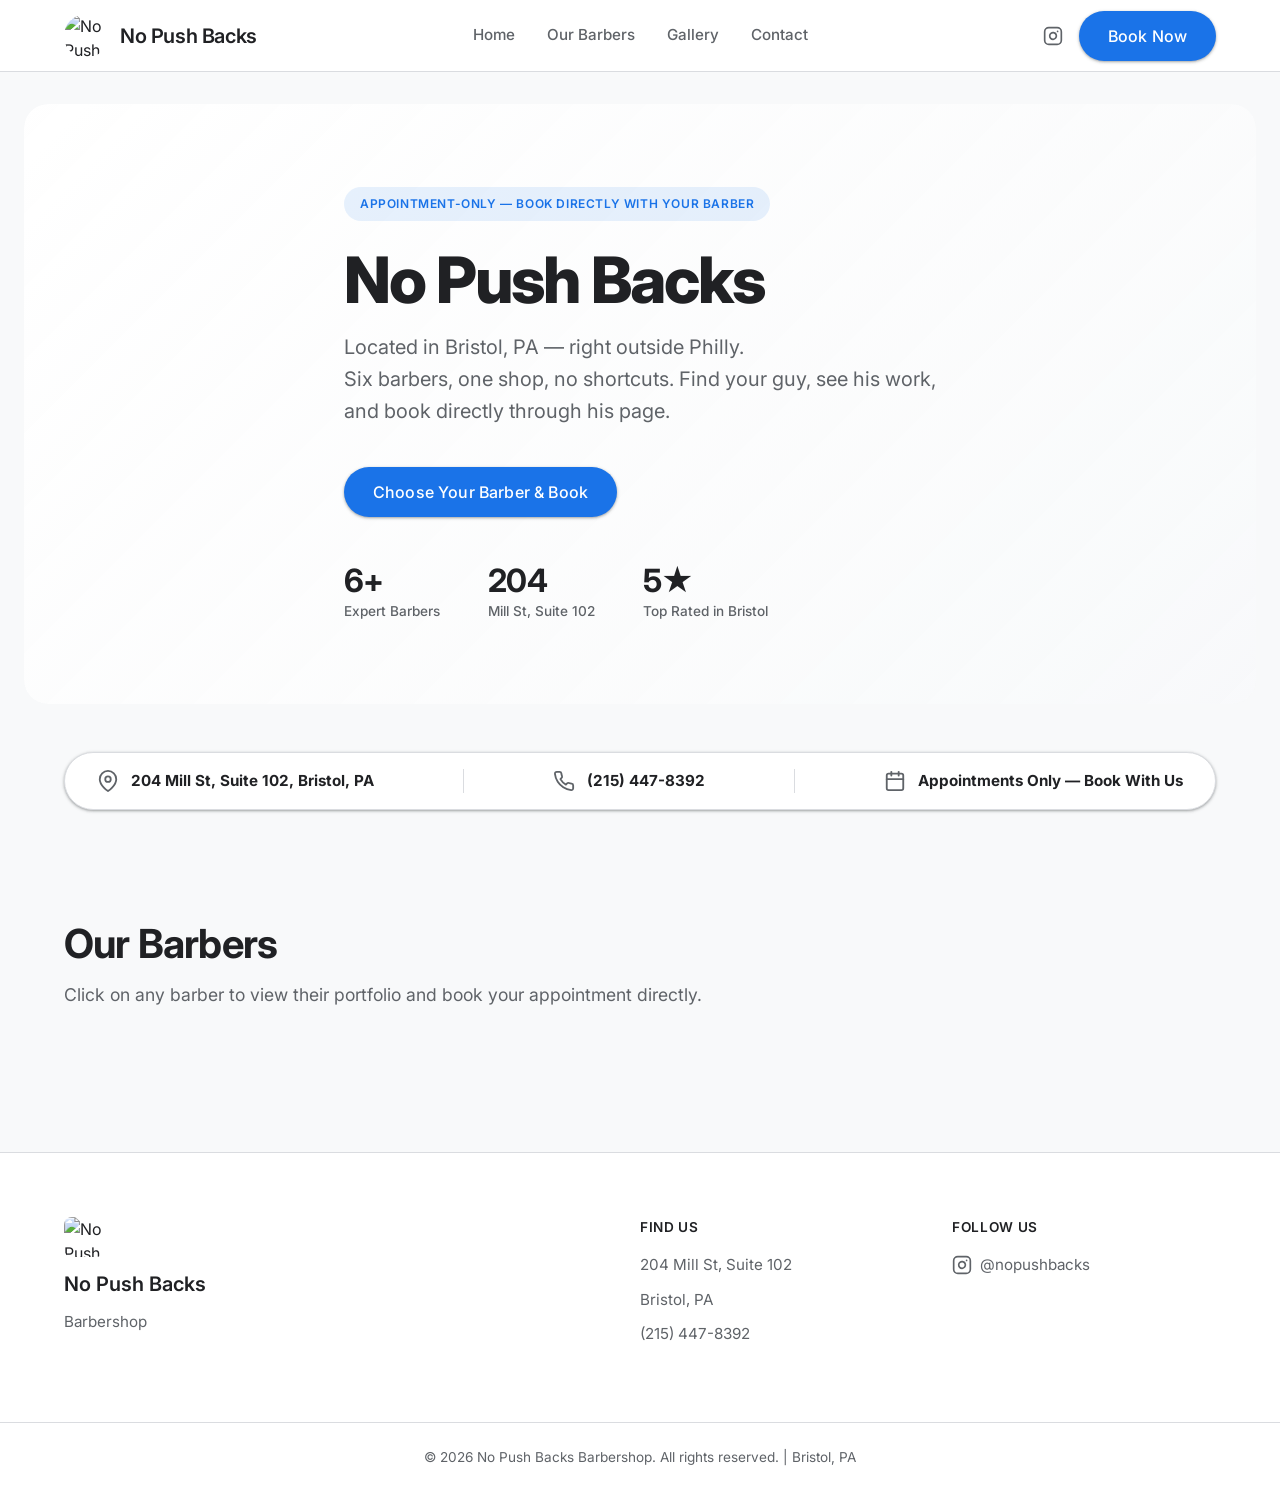
==== index.html @ 3aa727da "Create Contact page and add to navigation" ====
﻿<!DOCTYPE html>
<html lang="en">
<head>
    <meta charset="UTF-8">
    <meta name="viewport" content="width=device-width, initial-scale=1.0">
    <title>No Push Backs Barbershop | 204 Mill St, Bristol PA</title>
    <link rel="icon" type="image/png" href="favicon.png">
    <meta name="description" content="No Push Backs Barbershop - Bristol, PA's premier barbershop at 204 Mill St Suite 102. Expert cuts by Juan Barreto, Tony Sautner, David Rodriguez, Joseph Sanchez, Sabastian Barrantes & Anthony Galhhber. Call (215) 447-8392.">
    <meta name="keywords" content="barbershop Bristol PA, barber Bristol Pennsylvania, haircut Bristol, No Push Backs barbershop, 204 Mill St barbershop">
    <meta property="og:title" content="No Push Backs Barbershop | Bristol, PA">
    <meta property="og:description" content="Premier barbershop in Bristol, PA. Expert cuts & grooming at 204 Mill St Suite 102. Call (215) 447-8392.">
    <link rel="preconnect" href="https://fonts.googleapis.com">
    <link rel="preconnect" href="https://fonts.gstatic.com" crossorigin>
    <link href="https://fonts.googleapis.com/css2?family=Inter:wght@300;400;500;600;700;800&display=swap" rel="stylesheet">
    <link rel="stylesheet" href="css/style.css">
</head>
<body>
    <header class="main-header">
        <div class="container header-content">
            <div class="logo">
                <img src="npb.jpg" alt="No Push Backs Logo" class="logo-img">
                <div class="logo-text">
                    <h1>No Push Backs</h1>
                </div>
            </div>
            <nav class="main-nav">
                <a href="#hero">Home</a>
                <a href="#barbers">Our Barbers</a>
                <a href="gallery.html">Gallery</a>
                <a href="contact.html">Contact</a>
            </nav>
            <div class="header-cta">
                <a href="https://www.instagram.com/nopushbacks/?hl=en" target="_blank" class="ig-btn" aria-label="Instagram">
                    <svg xmlns="http://www.w3.org/2000/svg" width="20" height="20" viewBox="0 0 24 24" fill="none" stroke="currentColor" stroke-width="2" stroke-linecap="round" stroke-linejoin="round"><rect x="2" y="2" width="20" height="20" rx="5" ry="5"></rect><path d="M16 11.37A4 4 0 1 1 12.63 8 4 4 0 0 1 16 11.37z"></path><line x1="17.5" y1="6.5" x2="17.51" y2="6.5"></line></svg>
                </a>
                <a href="#barbers" class="btn btn-primary header-book-btn">Book Now</a>
            </div>
        </div>
    </header>

    <main>
        <section id="hero" class="hero">
            <div class="hero-overlay"></div>
            <div class="container hero-content">
                <div class="hero-badge">Appointment-Only &mdash; Book Directly With Your Barber</div>
                <h2 class="hero-title">No Push Backs</h2>
                <p class="hero-sub-name">Barbershop</p>
                <p class="hero-subtitle">Located in Bristol, PA — right outside Philly.<br>Six barbers, one shop, no shortcuts. Find your guy, see his work,<br>and book directly through his page.</p>
                <div class="hero-cta-group"><a href="#barbers" class="btn btn-primary">Choose Your Barber &amp; Book</a></div>
                <div class="hero-stats">
                    <div class="stat">
                        <span class="stat-num">6+</span>
                        <span class="stat-label">Expert Barbers</span>
                    </div>
                    <div class="stat-divider"></div>
                    <div class="stat">
                        <span class="stat-num">204</span>
                        <span class="stat-label">Mill St, Suite 102</span>
                    </div>
                    <div class="stat-divider"></div>
                    <div class="stat">
                        <span class="stat-num">5★</span>
                        <span class="stat-label">Top Rated in Bristol</span>
                    </div>
                </div>
            </div>
            <div class="hero-scroll-indicator">
                <span>Scroll to explore</span>
                <svg xmlns="http://www.w3.org/2000/svg" width="20" height="20" viewBox="0 0 24 24" fill="none" stroke="currentColor" stroke-width="2" stroke-linecap="round" stroke-linejoin="round"><path d="m6 9 6 6 6-6"></path></svg>
            </div>
        </section>

        <section class="location-bar">
            <div class="container location-bar-inner">
                <div class="loc-item">
                    <svg xmlns="http://www.w3.org/2000/svg" width="22" height="22" viewBox="0 0 24 24" fill="none" stroke="currentColor" stroke-width="2" stroke-linecap="round" stroke-linejoin="round"><path d="M21 10c0 7-9 13-9 13s-9-6-9-13a9 9 0 0 1 18 0z"></path><circle cx="12" cy="10" r="3"></circle></svg>
                    <a href="https://maps.google.com/?q=204+Mill+St+Suite+102,+Bristol,+PA+19007" target="_blank" style="text-decoration:none;color:inherit;" class="map-link"><strong>204 Mill St, Suite 102, Bristol, PA</strong></a>
                </div>
                <div class="loc-divider"></div>
                <div class="loc-item">
                    <svg xmlns="http://www.w3.org/2000/svg" width="22" height="22" viewBox="0 0 24 24" fill="none" stroke="currentColor" stroke-width="2" stroke-linecap="round" stroke-linejoin="round"><path d="M22 16.92v3a2 2 0 0 1-2.18 2 19.79 19.79 0 0 1-8.63-3.07 19.5 19.5 0 0 1-6-6 19.79 19.79 0 0 1-3.07-8.67A2 2 0 0 1 4.11 2h3a2 2 0 0 1 2 1.72 12.84 12.84 0 0 0 .7 2.81 2 2 0 0 1-.45 2.11L8.09 9.91a16 16 0 0 0 6 6l1.27-1.27a2 2 0 0 1 2.11-.45 12.84 12.84 0 0 0 2.81.7A2 2 0 0 1 22 16.92z"></path></svg>
                    <a href="tel:2154478392"><strong>(215) 447-8392</strong></a>
                </div>
                <div class="loc-divider"></div>
                <div class="loc-item">
                    <svg xmlns="http://www.w3.org/2000/svg" width="22" height="22" viewBox="0 0 24 24" fill="none" stroke="currentColor" stroke-width="2" stroke-linecap="round" stroke-linejoin="round"><rect x="3" y="4" width="18" height="18" rx="2" ry="2"></rect><line x1="16" y1="2" x2="16" y2="6"></line><line x1="8" y1="2" x2="8" y2="6"></line><line x1="3" y1="10" x2="21" y2="10"></line></svg>
                    <strong>Appointments Only &mdash; Book With Us</strong>
                </div>
            </div>
        </section>

        <section id="barbers" class="barbers-section">
            <div class="container">
                <div class="section-header">
                    <h2>Our Barbers</h2>
                    <p>Click on any barber to view their portfolio and book your appointment directly.</p>
                </div>
                <div id="barber-grid" class="barber-grid"></div>
            </div>
        </section>
    </main>

    <footer>
        <div class="container footer-content">
            <div class="footer-brand">
                <img src="npb.jpg" alt="No Push Backs Logo" class="footer-logo">
                <h3>No Push Backs</h3>
                <p>Barbershop</p>
            </div>
            <div class="footer-contact">
                <h4>Find Us</h4>
                <a href="https://maps.google.com/?q=204+Mill+St+Suite+102,+Bristol,+PA+19007" target="_blank" style="text-decoration:none;color:inherit;" class="map-link"><p>204 Mill St, Suite 102</p>
                <p>Bristol, PA</p></a>
                <a href="tel:2154478392">(215) 447-8392</a>
            </div>
            <div class="footer-social">
                <h4>Follow Us</h4>
                <a href="https://www.instagram.com/nopushbacks/?hl=en" target="_blank" class="footer-ig"><svg xmlns="http://www.w3.org/2000/svg" width="20" height="20" viewBox="0 0 24 24" fill="none" stroke="currentColor" stroke-width="2" stroke-linecap="round" stroke-linejoin="round"><rect x="2" y="2" width="20" height="20" rx="5" ry="5"></rect><path d="M16 11.37A4 4 0 1 1 12.63 8 4 4 0 0 1 16 11.37z"></path><line x1="17.5" y1="6.5" x2="17.51" y2="6.5"></line></svg> @nopushbacks</a>
            </div>
        </div>
        <div class="footer-bottom">
            <p>&copy; 2026 No Push Backs Barbershop. All rights reserved. | Bristol, PA</p>
        </div>
    </footer>

    <dialog id="profile-modal" class="profile-modal">
        <div class="modal-content">
            <button id="close-modal" class="close-btn" aria-label="Close modal">
                <svg xmlns="http://www.w3.org/2000/svg" width="28" height="28" viewBox="0 0 24 24" fill="none" stroke="currentColor" stroke-width="2" stroke-linecap="round" stroke-linejoin="round"><line x1="18" y1="6" x2="6" y2="18"></line><line x1="6" y1="6" x2="18" y2="18"></line></svg>
            </button>
            <div class="modal-body">
                <div class="modal-header-info">
                    <img id="modal-barber-img" src="" alt="Barber Profile" class="modal-avatar">
                    <div class="modal-text-group">
                        <h2 id="modal-barber-name">Barber Name</h2>
                        <p id="modal-barber-bio" class="modal-bio"></p>
                        <div class="modal-action-buttons">
                            <a id="modal-booking-link" href="#" target="_blank" class="btn btn-primary modal-book-btn">Book Appointment</a>
                            <a id="modal-instagram-link" href="#" target="_blank" class="btn btn-outline modal-ig-btn">
                                <svg xmlns="http://www.w3.org/2000/svg" width="18" height="18" viewBox="0 0 24 24" fill="none" stroke="currentColor" stroke-width="2" stroke-linecap="round" stroke-linejoin="round"><rect x="2" y="2" width="20" height="20" rx="5" ry="5"></rect><path d="M16 11.37A4 4 0 1 1 12.63 8 4 4 0 0 1 16 11.37z"></path><line x1="17.5" y1="6.5" x2="17.51" y2="6.5"></line></svg>
                                Instagram
                            </a>
                        </div>
                    </div>
                </div>
                <div class="gallery-section">
                    <h3>Portfolio</h3>
                    <div id="modal-gallery" class="modal-gallery-grid"></div>
                </div>
            </div>
        </div>
    </dialog>

    <script src="js/script.js"></script>
</body>
</html>
---- css/style.css ----
﻿/* ===== HIGH-END GOOGLE / MATERIAL 3 THEME ===== */
:root {
    --bg-page:         #F8F9FA;
    --bg-surface:      #FFFFFF;
    --text-primary:    #202124;
    --text-secondary:  #5F6368;
    --border-color:    #DADCE0;
    --accent-color:    #1A73E8;
    --accent-hover:    #1557B0;
    --dark-surface:    #202124;
    --dark-text:       #E8EAED;
    
    --font-main: 'Inter', -apple-system, BlinkMacSystemFont, "Segoe UI", Roboto, Helvetica, Arial, sans-serif, "Apple Color Emoji", "Segoe UI Emoji", "Segoe UI Symbol";
    
    --transition-fast: 0.2s cubic-bezier(0.4, 0.0, 0.2, 1);
    --shadow-1: 0 1px 2px 0 rgba(60,64,67,0.3), 0 1px 3px 1px rgba(60,64,67,0.15);
    --shadow-2: 0 1px 2px 0 rgba(60,64,67,0.3), 0 2px 6px 2px rgba(60,64,67,0.15);
    --shadow-3: 0 4px 6px 0 rgba(60,64,67,0.3), 0 8px 24px 3px rgba(60,64,67,0.15);
    
    --radius-sm: 8px;
    --radius-md: 16px;
    --radius-lg: 24px;
    --radius-pill: 100px;
}

* { margin: 0; padding: 0; box-sizing: border-box; }
html { scroll-behavior: smooth; }
body {
    background-color: var(--bg-page);
    color: var(--text-primary);
    font-family: var(--font-main);
    line-height: 1.5;
    -webkit-font-smoothing: antialiased;
}

a { text-decoration: none; color: inherit; transition: color var(--transition-fast); }
.container { max-width: 1200px; margin: 0 auto; padding: 0 24px; }

/* ===== HEADER ===== */
.main-header {
    background: rgba(255,255,255,0.9);
    backdrop-filter: blur(8px);
    -webkit-backdrop-filter: blur(8px);
    min-height: 72px;
    border-bottom: 1px solid var(--border-color);
    position: fixed;
    width: 100%;
    top: 0;
    z-index: 1000;
    display: flex;
    align-items: center;
}
.header-content {
    display: flex;
    justify-content: space-between;
    align-items: center;
    width: 100%;
}
.logo { display: flex; align-items: center; gap: 12px; flex: 1; min-width: max-content; }
.logo-img {
    height: 44px; width: 44px;
    border-radius: var(--radius-pill);
    object-fit: cover;
}
.logo-text h1 { 
    font-size: 1.25rem; 
    font-weight: 600; 
    letter-spacing: -0.02em; 
    color: var(--text-primary); 
}
.logo-tagline { display: none; }

.logo-text h1 { white-space: nowrap; }

.main-nav {
    display: flex; gap: 32px;
    flex: 1.5; justify-content: center;
}
.main-nav a { 
    font-weight: 500; font-size: 0.95rem; 
    color: var(--text-secondary); 
    white-space: nowrap;
}
.main-nav a:hover { color: var(--text-primary); }


.header-cta {
    display: flex; gap: 16px; align-items: center;
    flex: 1; justify-content: flex-end;
}
.ig-btn {
    display: flex; align-items: center; justify-content: center;
    color: var(--text-secondary);
    transition: color var(--transition-fast);
}
.ig-btn:hover { color: var(--accent-color); }
.header-book-btn {
    padding: 8px 20px;
    font-size: 0.9rem;
    white-space: nowrap;
}

/* ===== HERO (Contained Style) ===== */
.hero {
    margin: 104px 24px 48px;
    border-radius: var(--radius-lg);
    background-image: url('../hero-bg.jpg');
    background-size: cover; background-position: center;
    position: relative;
    overflow: hidden;
    min-height: 600px;
    display: flex;
    align-items: center;
}
.hero-overlay {
    position: absolute; inset: 0;
    background: linear-gradient(135deg, rgba(255,255,255,0.95) 0%, rgba(248,249,250,0.85) 100%);
    backdrop-filter: blur(4px);
}
.hero-content {
    position: relative; z-index: 1;
    max-width: 800px;
    padding: 60px;
}
.hero-badge {
    display: inline-flex; align-items: center;
    background: rgba(26, 115, 232, 0.1); 
    color: var(--accent-color);
    font-size: 0.75rem; font-weight: 600;
    text-transform: uppercase; letter-spacing: 0.05em;
    padding: 8px 16px; border-radius: var(--radius-pill);
    margin-bottom: 24px;
}
.hero-title {
    font-size: 4rem; font-weight: 800;
    line-height: 1.1; letter-spacing: -0.03em;
    color: var(--text-primary);
    margin-bottom: 16px;
}
.hero-sub-name { display: none; }
.hero-subtitle {
    font-size: 1.25rem; color: var(--text-secondary);
    margin-bottom: 40px; line-height: 1.6; font-weight: 400;
}
.hero-cta-group {
    display: flex; gap: 16px; align-items: center;
    margin-bottom: 48px;
}
.btn {
    display: inline-flex; align-items: center; justify-content: center;
    padding: 12px 28px; font-weight: 500; font-size: 1rem;
    border-radius: var(--radius-pill); cursor: pointer;
    transition: all var(--transition-fast);
    border: 1px solid transparent; letter-spacing: 0.01em;
}
.btn-primary {
    background-color: var(--accent-color); color: #fff;
    box-shadow: var(--shadow-1);
}
.btn-primary:hover {
    background-color: var(--accent-hover); box-shadow: var(--shadow-2);
}

.hero-stats {
    display: flex; gap: 48px;
    align-items: center;
}
.stat { display: flex; flex-direction: column; }
.stat-num {
    font-size: 2rem; color: var(--text-primary);
    font-weight: 700; line-height: 1; letter-spacing: -0.02em;
}
.stat-label {
    font-size: 0.85rem; color: var(--text-secondary);
    font-weight: 500; margin-top: 4px;
}
.stat-divider { display: none; }
.hero-scroll-indicator { display: none; }

/* ===== LOCATION BAR ===== */
.location-bar {
    max-width: 1152px; margin: 0 auto 64px auto;
    background: var(--bg-surface);
    border: 1px solid var(--border-color);
    border-radius: var(--radius-pill);
    padding: 16px 32px;
    box-shadow: var(--shadow-1);
}
.location-bar-inner {
    display: flex; justify-content: space-between;
    align-items: center; width: 100%; padding: 0;
}
.loc-item {
    display: flex; align-items: center; gap: 12px;
    font-size: 0.95rem; color: var(--text-primary); font-weight: 500;
}
.loc-item svg { color: var(--text-secondary); }
.loc-item a:hover { color: var(--accent-color); }
.loc-divider { width: 1px; height: 24px; background: var(--border-color); }

/* ===== BARBERS ===== */
.barbers-section { padding: 40px 0 96px; background: var(--bg-page); }
.section-header { text-align: left; margin-bottom: 48px; display: flex; flex-direction: column; }
.section-header h2 {
    font-size: 2.5rem; font-weight: 700; color: var(--text-primary);
    letter-spacing: -0.02em;
}
.section-header h2::after { display: none; }
.section-header p { font-size: 1.1rem; color: var(--text-secondary); margin-top: 8px; }

.barber-grid {
    display: grid; grid-template-columns: repeat(3, 1fr); gap: 24px;
}
.barber-card {
    background: var(--bg-surface);
    border-radius: var(--radius-lg); overflow: hidden;
    transition: all var(--transition-fast);
    cursor: pointer;
    border: 1px solid var(--border-color);
    display: flex; flex-direction: column;
}
.barber-card:hover {
    transform: translateY(-4px);
    box-shadow: var(--shadow-2);
}
.barber-img-container { width: 100%; height: 320px; overflow: hidden; }
.barber-img {
    width: 100%; height: 100%; object-fit: cover;
    transition: transform 0.4s ease;
}
.barber-card:hover .barber-img { transform: scale(1.02); }
.barber-info { padding: 24px; display: flex; flex-direction: column; align-items: flex-start; }
.barber-name {
    font-size: 1.35rem; font-weight: 600; color: var(--text-primary); margin-bottom: 4px;
}
.barber-role { display: none; }
.view-profile-text {
    color: var(--accent-color); font-weight: 500; font-size: 0.95rem;
    display: flex; align-items: center; gap: 4px; margin-top: 16px;
}
.view-profile-text::after { content: '\2192'; transition: transform 0.2s; }
.barber-card:hover .view-profile-text::after { transform: translateX(4px); }

/* ===== MODAL ===== */
.profile-modal {
    border: none; border-radius: var(--radius-lg);
    background: var(--bg-surface); color: var(--text-primary);
    padding: 0; max-width: 900px; width: 92%;
    max-height: 90vh; margin: auto;
    box-shadow: var(--shadow-3);
}
.profile-modal::backdrop {
    background: rgba(32, 33, 36, 0.6);
    backdrop-filter: blur(4px);
}
.modal-content { display: flex; flex-direction: column; max-height: 90vh; }
.close-btn {
    position: absolute; top: 24px; right: 24px;
    background: rgba(248, 249, 250, 0.8); backdrop-filter: blur(4px);
    border: none; color: var(--text-secondary);
    cursor: pointer; border-radius: var(--radius-pill);
    width: 40px; height: 40px;
    display: flex; align-items: center; justify-content: center;
    z-index: 10; transition: background 0.2s, color 0.2s;
}
.close-btn:hover { background: #E8EAED; color: var(--text-primary); }
.modal-body { overflow-y: auto; padding: 48px; }
.modal-header-info {
    display: flex; gap: 40px; align-items: center;
    margin-bottom: 40px;
}
.modal-avatar {
    width: 180px; height: 180px;
    border-radius: var(--radius-pill); object-fit: cover;
    flex-shrink: 0;
}
.modal-text-group h2 {
    font-size: 2.5rem; font-weight: 700; color: var(--text-primary); margin-bottom: 12px; letter-spacing: -0.02em;
}
.accent-text { display: none; }
.modal-bio {
    color: var(--text-secondary); font-size: 1.05rem;
    line-height: 1.6; margin-bottom: 24px;
}
.modal-book-btn { /* Inherits from .btn and .btn-primary */ }

.gallery-section { border-top: 1px solid var(--border-color); padding-top: 40px; }
.gallery-section h3 {
    font-size: 1.5rem; font-weight: 600; color: var(--text-primary);
    margin-bottom: 24px; text-align: left;
}
.modal-gallery-grid {
    display: grid; grid-template-columns: repeat(4, 1fr); gap: 16px;
}
.gallery-img {
    width: 100%; aspect-ratio: 1; object-fit: cover;
    border-radius: var(--radius-md);
    cursor: pointer; transition: opacity 0.2s;
}
.gallery-img:hover { opacity: 0.9; }

/* ===== FOOTER ===== */
footer {
    background: var(--bg-surface); border-top: 1px solid var(--border-color);
    color: var(--text-primary); padding: 64px 0 32px;
}
.footer-content {
    display: grid; grid-template-columns: 2fr 1fr 1fr; gap: 48px; margin-bottom: 64px;
}
.footer-brand { display: flex; flex-direction: column; gap: 12px; }
.footer-logo {
    width: 40px; height: 40px; border-radius: 8px;
    object-fit: cover;
}
.footer-brand h3 { font-size: 1.25rem; font-weight: 600; }
.footer-brand p { color: var(--text-secondary); font-size: 0.95rem; }

.footer-contact h4, .footer-social h4 {
    font-size: 0.85rem; font-weight: 600; color: var(--text-primary);
    margin-bottom: 16px; text-transform: uppercase; letter-spacing: 0.05em;
}
.footer-contact p, .footer-contact a {
    color: var(--text-secondary); margin-bottom: 12px;
    display: block; font-size: 0.95rem;
}
.footer-contact a:hover { color: var(--accent-color); }
.footer-ig {
    display: inline-flex; align-items: center; gap: 8px;
    color: var(--text-secondary); font-size: 0.95rem;
}
.footer-ig:hover { color: var(--accent-color); }
.footer-bottom {
    text-align: center; padding-top: 24px;
    border-top: 1px solid var(--border-color);
    color: var(--text-secondary); font-size: 0.85rem;
}

/* ============== RESPONSIVE ============== */
@media (max-width: 1024px) {
    .container { padding: 0 20px; }
    .hero { margin: 88px 16px 32px; min-height: 500px; padding: 40px; }
    .hero-content { padding: 0; }
    .hero-title { font-size: 3rem; }
    .barber-grid { grid-template-columns: repeat(2, 1fr); }
    .main-nav {
    display: flex; gap: 32px;
    flex: 1.5; justify-content: center;
}
}

@media (max-width: 768px) {
    .header-content { flex-direction: column; gap: 16px; padding: 16px 0; }
    .main-header { position: relative; } 
    .logo { display: flex; align-items: center; gap: 12px; flex: 1; min-width: max-content; }
    .main-nav {
    display: flex; gap: 32px;
    flex: 1.5; justify-content: center;
}
    .header-cta { display: none; }
    .hero { margin: 16px; padding: 32px 20px; border-radius: var(--radius-md); min-height: auto;}
    .hero-title { font-size: 2.25rem; }
    .hero-subtitle { font-size: 1rem; margin-bottom: 24px; }
    .hero-stats { flex-direction: column; align-items: flex-start; gap: 16px; }
    .location-bar { margin: 0 16px 40px; padding: 24px; border-radius: var(--radius-md); height: auto; display: block;}
    .location-bar-inner { flex-direction: column; gap: 16px; align-items: flex-start; }
    .loc-divider { display: none; }
    .section-header h2 { font-size: 2rem; }
    .barber-grid { grid-template-columns: 1fr; }
    .modal-content { max-height: 95vh; }
    .profile-modal { width: 95%; margin: 16px; border-radius: var(--radius-md); }
    .modal-body { padding: 24px; }
    .modal-header-info { flex-direction: column; text-align: left; align-items: flex-start; gap: 24px; }
    .modal-avatar { width: 100px; height: 100px; }
    .modal-text-group h2 { font-size: 1.75rem; }
    .modal-gallery-grid { grid-template-columns: repeat(2, 1fr); }
    .footer-content { grid-template-columns: 1fr; gap: 32px; }
}


/* ===== PAGE TRANSITION ANIMATIONS ===== */
.fade-in-section {
    opacity: 0;
    transform: translateY(20px);
    visibility: hidden;
    transition: opacity 0.8s ease-out, transform 0.8s ease-out;
    will-change: opacity, transform;
}

.fade-in-section.is-visible {
    opacity: 1;
    transform: translateY(0);
    visibility: visible;
}

/* Page load fade in */
main, footer {
    animation: fadeInPage 0.8s ease-out forwards;
}

.main-header {
    animation: fadeDownHeader 0.5s ease-out forwards;
}

@keyframes fadeInPage {
    from {
        opacity: 0;
        transform: translateY(15px);
    }
    to {
        opacity: 1;
        transform: translateY(0);
    }
}

@keyframes fadeDownHeader {
    from {
        opacity: 0;
        transform: translateY(-15px);
    }
    to {
        opacity: 1;
        transform: translateY(0);
    }
}


/* ===== MODAL ANIMATION ===== */
.profile-modal {
    opacity: 0;
    transform: scale(0.95);
    transition: opacity 0.3s cubic-bezier(0.16, 1, 0.3, 1), transform 0.3s cubic-bezier(0.16, 1, 0.3, 1);
    display: none; /* Changed from default block when not open for clean transition */
}

/* When the dialog is open */
.profile-modal[open] {
    display: block;
    opacity: 1;
    transform: scale(1);
}

/* Backdrop animation */
.profile-modal::backdrop {
    background: rgba(32, 33, 36, 0);
    backdrop-filter: blur(0px);
    transition: background 0.3s ease, backdrop-filter 0.3s ease;
}

.profile-modal[open]::backdrop {
    background: rgba(32, 33, 36, 0.6);
    backdrop-filter: blur(4px);
}

/* Animate content inside modal for a staggered effect */
.modal-content > * {
    opacity: 0;
    transform: translateY(10px);
    transition: opacity 0.4s ease 0.1s, transform 0.4s ease 0.1s;
}

.profile-modal[open] .modal-content > * {
    opacity: 1;
    transform: translateY(0);
}

/* Delay gallery grid animation slightly more */
.profile-modal[open] .modal-content .gallery-section {
    transition-delay: 0.2s;
}

/* ===== MODAL ANIMATION FIXES ===== */
.profile-modal[open] {
    display: block;
    animation: modalSlideIn 0.3s cubic-bezier(0.16, 1, 0.3, 1) forwards;
}

.profile-modal[open]::backdrop {
    animation: backdropFadeIn 0.3s ease forwards;
}

.profile-modal.hide {
    animation: modalSlideOut 0.3s cubic-bezier(0.16, 1, 0.3, 1) forwards;
}

.profile-modal.hide::backdrop {
    animation: backdropFadeOut 0.3s ease forwards;
}

@keyframes modalSlideIn {
    from { opacity: 0; transform: scale(0.95) translateY(20px); }
    to { opacity: 1; transform: scale(1) translateY(0); }
}

@keyframes modalSlideOut {
    from { opacity: 1; transform: scale(1) translateY(0); }
    to { opacity: 0; transform: scale(0.95) translateY(20px); display: none; }
}

@keyframes backdropFadeIn {
    from { background: rgba(32, 33, 36, 0); backdrop-filter: blur(0px); }
    to { background: rgba(32, 33, 36, 0.6); backdrop-filter: blur(4px); }
}

@keyframes backdropFadeOut {
    from { background: rgba(32, 33, 36, 0.6); backdrop-filter: blur(4px); }
    to { background: rgba(32, 33, 36, 0); backdrop-filter: blur(0px); }
}

/* Modal Action Buttons */
.modal-action-buttons {
    display: flex;
    gap: 12px;
    margin-top: auto;
}

.modal-action-buttons .btn {
    flex: 1;
    display: flex;
    align-items: center;
    justify-content: center;
    gap: 8px;
    padding: 10px 16px;
}

.btn-outline {
    background-color: transparent;
    color: var(--text-primary);
    border: 1px solid var(--border-color);
    border-radius: 50px;
    text-decoration: none;
    font-weight: 500;
    font-size: 0.95rem;
    transition: all var(--transition-fast);
}

.btn-outline:hover {
    border-color: var(--text-primary);
    background-color: var(--surface-bg);
}

@media (max-width: 480px) {
    .modal-action-buttons {
        flex-direction: column;
    }
}
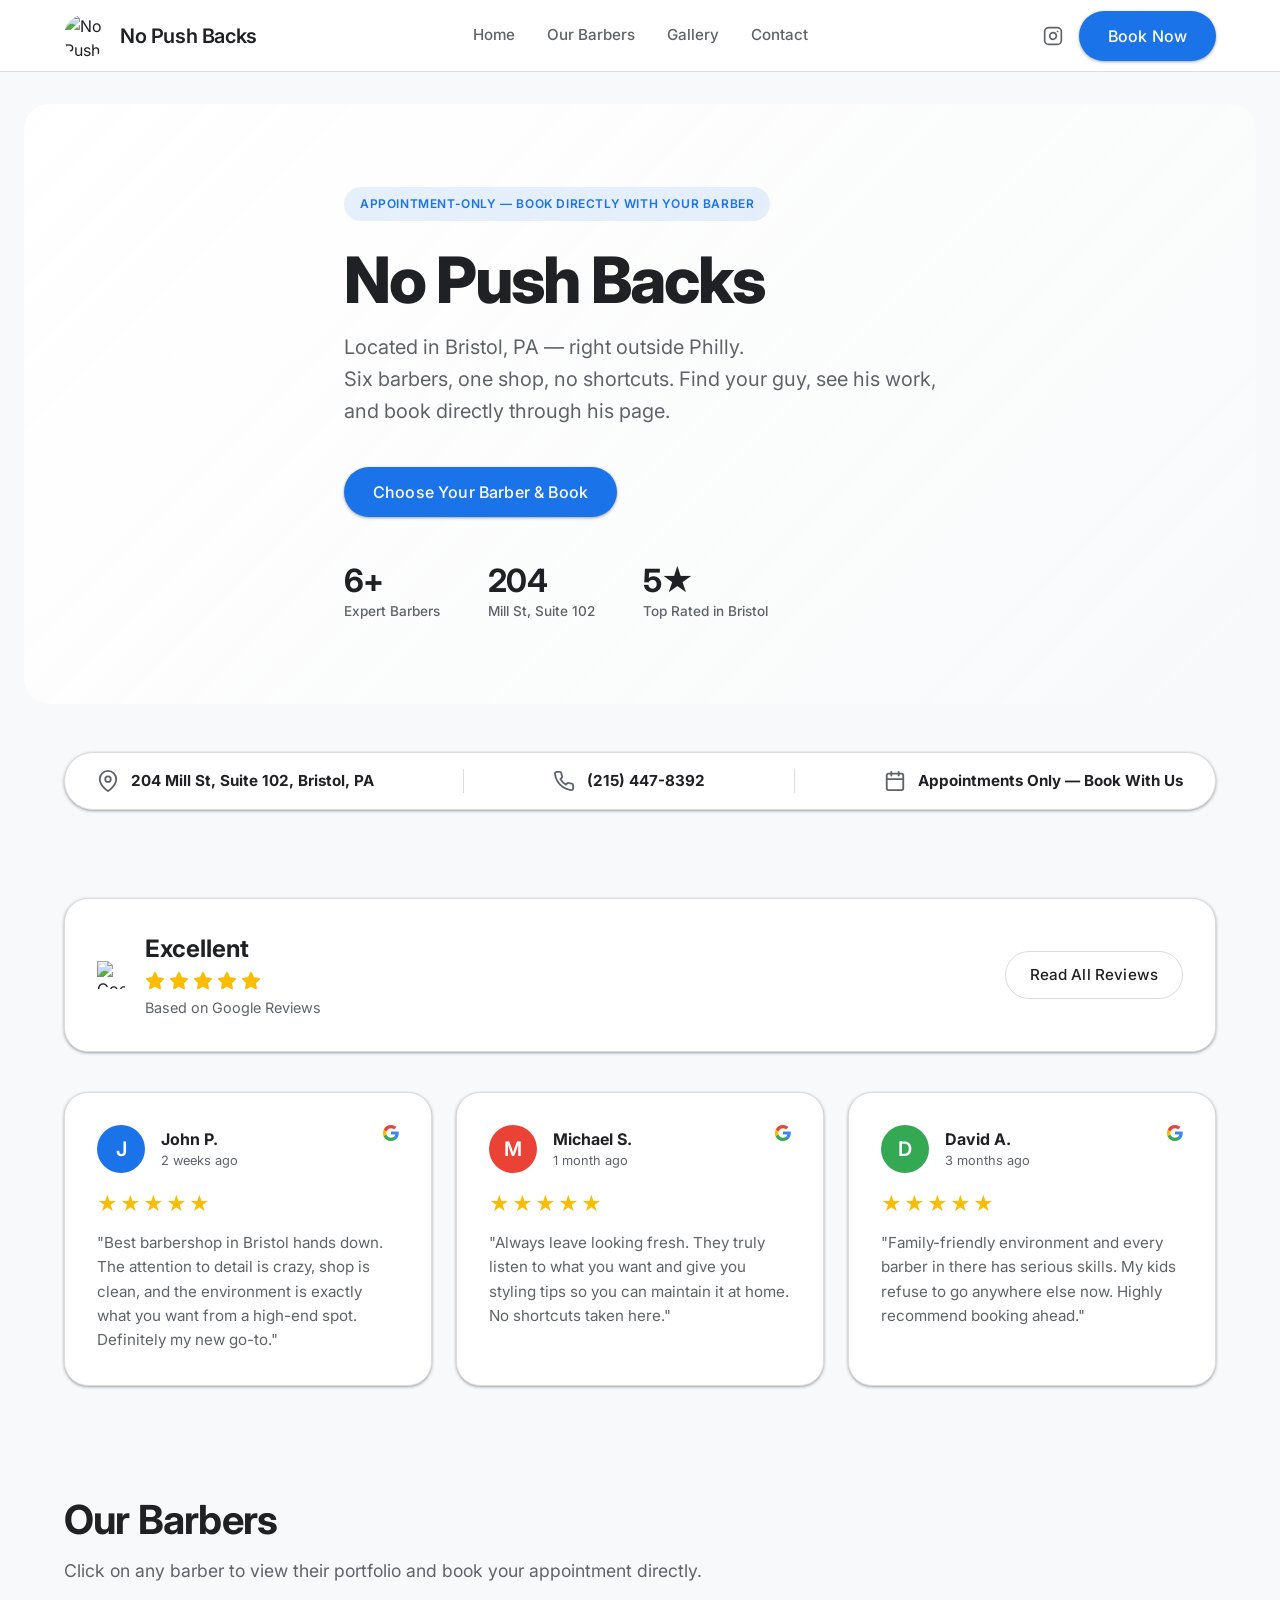
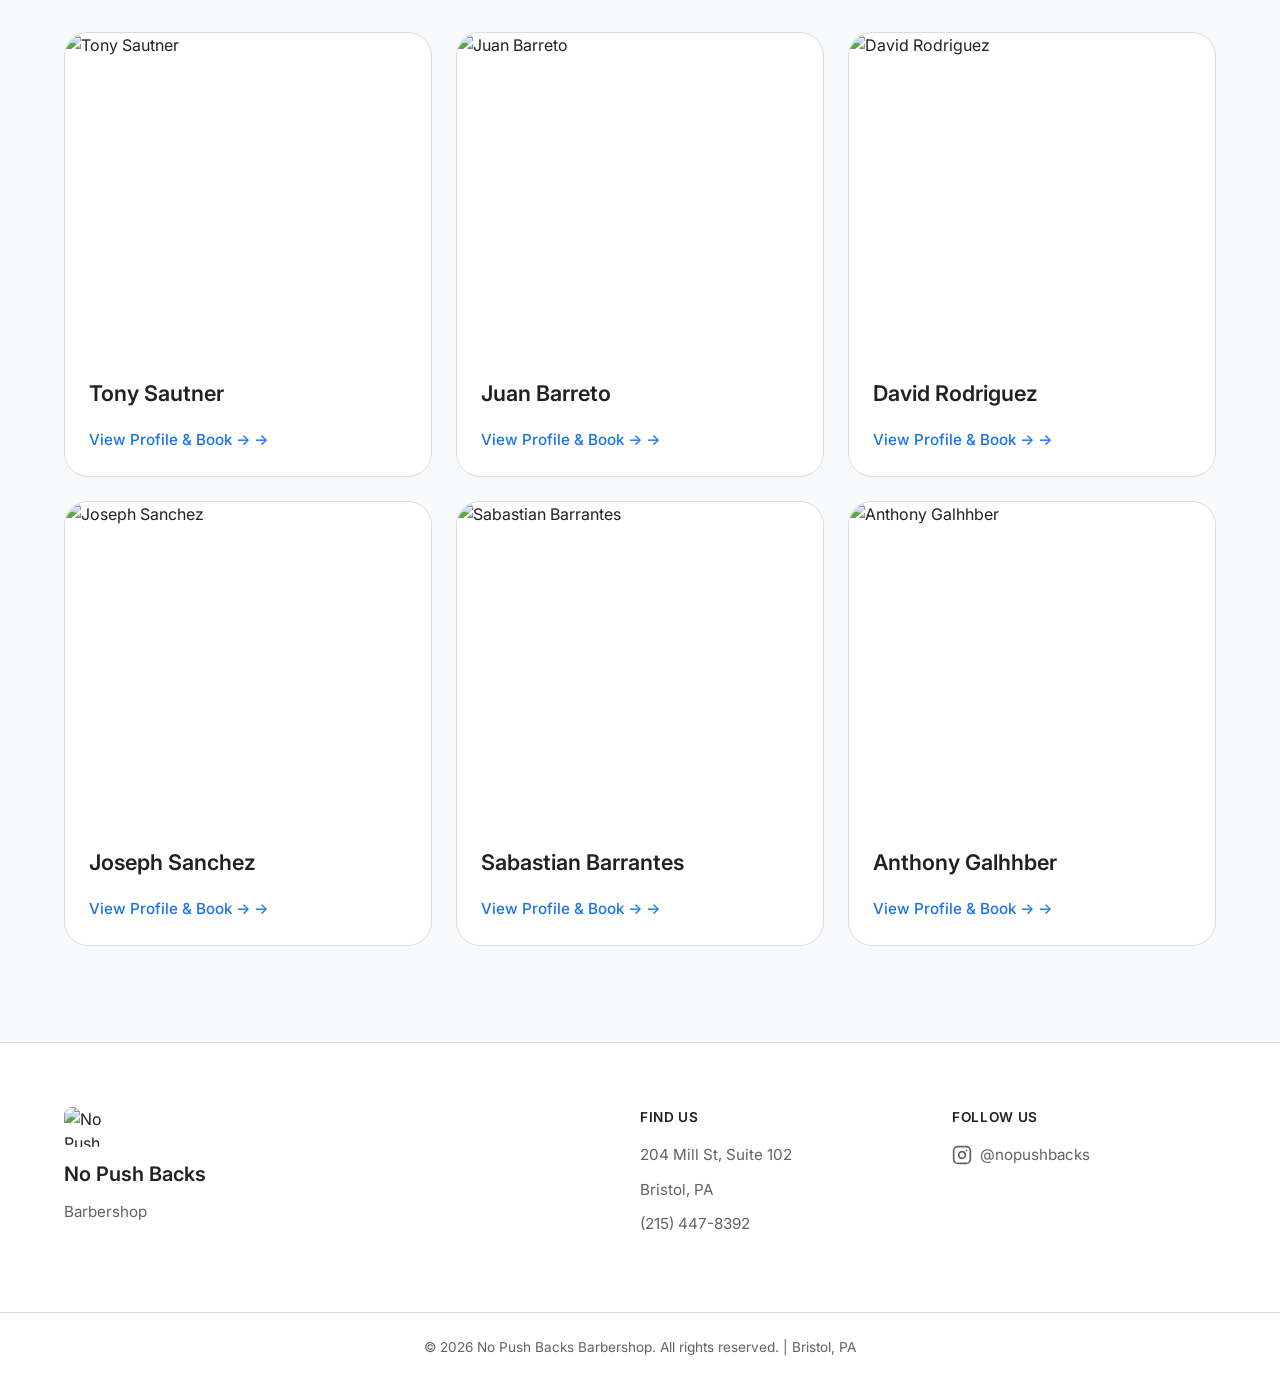
==== commit e905b3b1: "Inject custom modern Google reviews widget to homepage" ====
--- a/index.html
+++ b/index.html
@@ -89,6 +89,76 @@
             </div>
         </section>
 
+        
+        <section class="reviews-section fade-in-section">
+            <div class="container">
+                <div class="reviews-header">
+                    <div class="google-badge">
+                        <img src="https://upload.wikimedia.org/wikipedia/commons/5/53/Google_%22G%22_Logo.svg" alt="Google" width="28" height="28">
+                        <div>
+                            <h2>Excellent</h2>
+                            <div class="stars">
+                                <svg xmlns="http://www.w3.org/2000/svg" width="20" height="20" viewBox="0 0 24 24" fill="#fbbc05" stroke="#fbbc05" stroke-width="2" stroke-linecap="round" stroke-linejoin="round"><polygon points="12 2 15.09 8.26 22 9.27 17 14.14 18.18 21.02 12 17.77 5.82 21.02 7 14.14 2 9.27 8.91 8.26 12 2"></polygon></svg>
+                                <svg xmlns="http://www.w3.org/2000/svg" width="20" height="20" viewBox="0 0 24 24" fill="#fbbc05" stroke="#fbbc05" stroke-width="2" stroke-linecap="round" stroke-linejoin="round"><polygon points="12 2 15.09 8.26 22 9.27 17 14.14 18.18 21.02 12 17.77 5.82 21.02 7 14.14 2 9.27 8.91 8.26 12 2"></polygon></svg>
+                                <svg xmlns="http://www.w3.org/2000/svg" width="20" height="20" viewBox="0 0 24 24" fill="#fbbc05" stroke="#fbbc05" stroke-width="2" stroke-linecap="round" stroke-linejoin="round"><polygon points="12 2 15.09 8.26 22 9.27 17 14.14 18.18 21.02 12 17.77 5.82 21.02 7 14.14 2 9.27 8.91 8.26 12 2"></polygon></svg>
+                                <svg xmlns="http://www.w3.org/2000/svg" width="20" height="20" viewBox="0 0 24 24" fill="#fbbc05" stroke="#fbbc05" stroke-width="2" stroke-linecap="round" stroke-linejoin="round"><polygon points="12 2 15.09 8.26 22 9.27 17 14.14 18.18 21.02 12 17.77 5.82 21.02 7 14.14 2 9.27 8.91 8.26 12 2"></polygon></svg>
+                                <svg xmlns="http://www.w3.org/2000/svg" width="20" height="20" viewBox="0 0 24 24" fill="#fbbc05" stroke="#fbbc05" stroke-width="2" stroke-linecap="round" stroke-linejoin="round"><polygon points="12 2 15.09 8.26 22 9.27 17 14.14 18.18 21.02 12 17.77 5.82 21.02 7 14.14 2 9.27 8.91 8.26 12 2"></polygon></svg>
+                            </div>
+                            <span class="review-score">Based on Google Reviews</span>
+                        </div>
+                    </div>
+                    <a href="https://share.google/1DiK7yxvi7BHwCEg1" target="_blank" class="btn btn-outline google-btn">Read All Reviews</a>
+                </div>
+
+                <div class="reviews-grid">
+                    <div class="review-card">
+                        <div class="review-user">
+                            <div class="user-avatar" style="background-color: #1a73e8;">J</div>
+                            <div class="user-info">
+                                <strong>John P.</strong>
+                                <span>2 weeks ago</span>
+                            </div>
+                            <svg class="g-icon" xmlns="http://www.w3.org/2000/svg" width="16" height="16" viewBox="0 0 24 24"><path fill="#4285F4" d="M23.64 12.2c0-.82-.07-1.62-.2-2.4H12v4.56h6.52a5.56 5.56 0 0 1-2.42 3.65v3.04h3.91c2.3-2.12 3.63-5.24 3.63-8.85z"/><path fill="#34A853" d="M12 24c3.27 0 6.02-1.08 8.03-2.93l-3.91-3.04c-1.09.73-2.48 1.16-4.12 1.16-3.17 0-5.85-2.14-6.81-5.02H1.14v3.13A11.96 11.96 0 0 0 12 24z"/><path fill="#FBBC05" d="M5.19 14.17a7.22 7.22 0 0 1 0-4.34V6.7H1.14a11.97 11.97 0 0 0 0 10.6l4.05-3.13z"/><path fill="#EA4335" d="M12 4.81c1.78 0 3.38.61 4.64 1.8l3.48-3.48A11.95 11.95 0 0 0 12 0 11.96 11.96 0 0 0 1.14 6.7l4.05 3.13c.96-2.88 3.64-5.02 6.81-5.02z"/></svg>
+                        </div>
+                        <div class="review-stars">
+                            ★★★★★
+                        </div>
+                        <p class="review-text">"Best barbershop in Bristol hands down. The attention to detail is crazy, shop is clean, and the environment is exactly what you want from a high-end spot. Definitely my new go-to."</p>
+                    </div>
+
+                    <div class="review-card">
+                        <div class="review-user">
+                            <div class="user-avatar" style="background-color: #ea4335;">M</div>
+                            <div class="user-info">
+                                <strong>Michael S.</strong>
+                                <span>1 month ago</span>
+                            </div>
+                            <svg class="g-icon" xmlns="http://www.w3.org/2000/svg" width="16" height="16" viewBox="0 0 24 24"><path fill="#4285F4" d="M23.64 12.2c0-.82-.07-1.62-.2-2.4H12v4.56h6.52a5.56 5.56 0 0 1-2.42 3.65v3.04h3.91c2.3-2.12 3.63-5.24 3.63-8.85z"/><path fill="#34A853" d="M12 24c3.27 0 6.02-1.08 8.03-2.93l-3.91-3.04c-1.09.73-2.48 1.16-4.12 1.16-3.17 0-5.85-2.14-6.81-5.02H1.14v3.13A11.96 11.96 0 0 0 12 24z"/><path fill="#FBBC05" d="M5.19 14.17a7.22 7.22 0 0 1 0-4.34V6.7H1.14a11.97 11.97 0 0 0 0 10.6l4.05-3.13z"/><path fill="#EA4335" d="M12 4.81c1.78 0 3.38.61 4.64 1.8l3.48-3.48A11.95 11.95 0 0 0 12 0 11.96 11.96 0 0 0 1.14 6.7l4.05 3.13c.96-2.88 3.64-5.02 6.81-5.02z"/></svg>
+                        </div>
+                        <div class="review-stars">
+                            ★★★★★
+                        </div>
+                        <p class="review-text">"Always leave looking fresh. They truly listen to what you want and give you styling tips so you can maintain it at home. No shortcuts taken here."</p>
+                    </div>
+
+                    <div class="review-card">
+                        <div class="review-user">
+                            <div class="user-avatar" style="background-color: #34a853;">D</div>
+                            <div class="user-info">
+                                <strong>David A.</strong>
+                                <span>3 months ago</span>
+                            </div>
+                            <svg class="g-icon" xmlns="http://www.w3.org/2000/svg" width="16" height="16" viewBox="0 0 24 24"><path fill="#4285F4" d="M23.64 12.2c0-.82-.07-1.62-.2-2.4H12v4.56h6.52a5.56 5.56 0 0 1-2.42 3.65v3.04h3.91c2.3-2.12 3.63-5.24 3.63-8.85z"/><path fill="#34A853" d="M12 24c3.27 0 6.02-1.08 8.03-2.93l-3.91-3.04c-1.09.73-2.48 1.16-4.12 1.16-3.17 0-5.85-2.14-6.81-5.02H1.14v3.13A11.96 11.96 0 0 0 12 24z"/><path fill="#FBBC05" d="M5.19 14.17a7.22 7.22 0 0 1 0-4.34V6.7H1.14a11.97 11.97 0 0 0 0 10.6l4.05-3.13z"/><path fill="#EA4335" d="M12 4.81c1.78 0 3.38.61 4.64 1.8l3.48-3.48A11.95 11.95 0 0 0 12 0 11.96 11.96 0 0 0 1.14 6.7l4.05 3.13c.96-2.88 3.64-5.02 6.81-5.02z"/></svg>
+                        </div>
+                        <div class="review-stars">
+                            ★★★★★
+                        </div>
+                        <p class="review-text">"Family-friendly environment and every barber in there has serious skills. My kids refuse to go anywhere else now. Highly recommend booking ahead."</p>
+                    </div>
+                </div>
+            </div>
+        </section>
+
         <section id="barbers" class="barbers-section">
             <div class="container">
                 <div class="section-header">
--- a/css/style.css
+++ b/css/style.css
@@ -544,3 +544,141 @@
     }
 }
 
+
+/* ===== REVIEWS SECTION ===== */
+.reviews-section {
+    padding: 24px 0 64px;
+}
+
+.reviews-header {
+    display: flex;
+    justify-content: space-between;
+    align-items: center;
+    margin-bottom: 40px;
+    background: var(--bg-surface);
+    padding: 32px;
+    border-radius: var(--radius-lg);
+    border: 1px solid var(--border-color);
+    box-shadow: var(--shadow-1);
+}
+
+.google-badge {
+    display: flex;
+    align-items: center;
+    gap: 20px;
+}
+
+.google-badge h2 {
+    font-size: 1.5rem;
+    font-weight: 700;
+    color: var(--text-primary);
+    margin: 0 0 4px 0;
+}
+
+.google-badge .stars {
+    display: flex;
+    gap: 4px;
+    margin-bottom: 4px;
+}
+
+.google-badge .review-score {
+    font-size: 0.9rem;
+    color: var(--text-secondary);
+}
+
+.google-btn {
+    padding: 12px 24px;
+    border-radius: var(--radius-pill);
+    font-size: 0.95rem;
+}
+
+.reviews-grid {
+    display: grid;
+    grid-template-columns: repeat(3, 1fr);
+    gap: 24px;
+}
+
+.review-card {
+    background: var(--bg-surface);
+    border: 1px solid var(--border-color);
+    border-radius: var(--radius-lg);
+    padding: 32px;
+    box-shadow: var(--shadow-1);
+    transition: transform var(--transition-fast), box-shadow var(--transition-fast);
+}
+
+.review-card:hover {
+    transform: translateY(-4px);
+    box-shadow: var(--shadow-2);
+}
+
+.review-user {
+    display: flex;
+    align-items: center;
+    gap: 16px;
+    margin-bottom: 16px;
+    position: relative;
+}
+
+.user-avatar {
+    width: 48px;
+    height: 48px;
+    border-radius: 50%;
+    color: white;
+    display: flex;
+    align-items: center;
+    justify-content: center;
+    font-size: 1.25rem;
+    font-weight: 600;
+}
+
+.user-info {
+    display: flex;
+    flex-direction: column;
+}
+
+.user-info strong {
+    color: var(--text-primary);
+    font-size: 1rem;
+}
+
+.user-info span {
+    color: var(--text-secondary);
+    font-size: 0.8rem;
+}
+
+.g-icon {
+    position: absolute;
+    right: 0;
+    top: 0;
+}
+
+.review-stars {
+    color: #fbbc05;
+    font-size: 1.25rem;
+    margin-bottom: 12px;
+    letter-spacing: 2px;
+}
+
+.review-text {
+    color: var(--text-secondary);
+    font-size: 0.95rem;
+    line-height: 1.6;
+}
+
+@media (max-width: 992px) {
+    .reviews-grid {
+        grid-template-columns: repeat(2, 1fr);
+    }
+}
+
+@media (max-width: 768px) {
+    .reviews-header {
+        flex-direction: column;
+        align-items: flex-start;
+        gap: 24px;
+    }
+    .reviews-grid {
+        grid-template-columns: 1fr;
+    }
+}
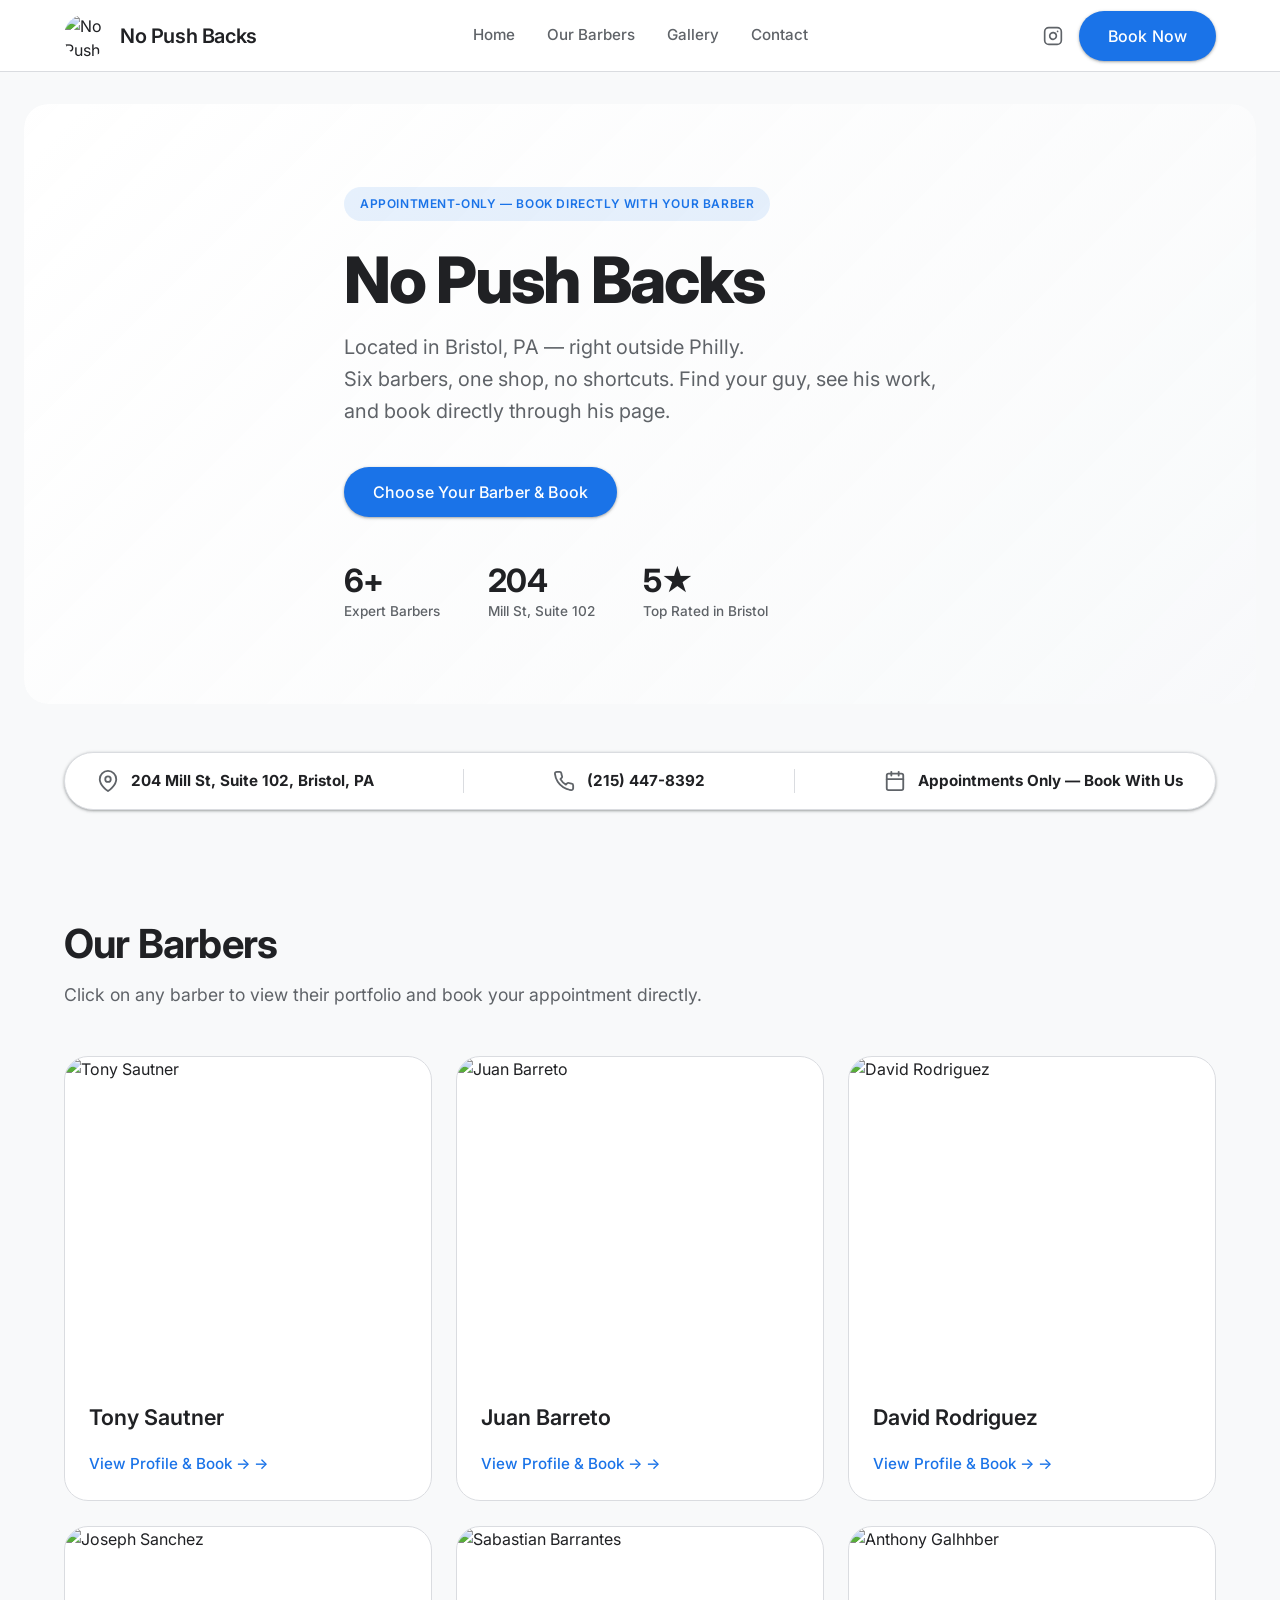
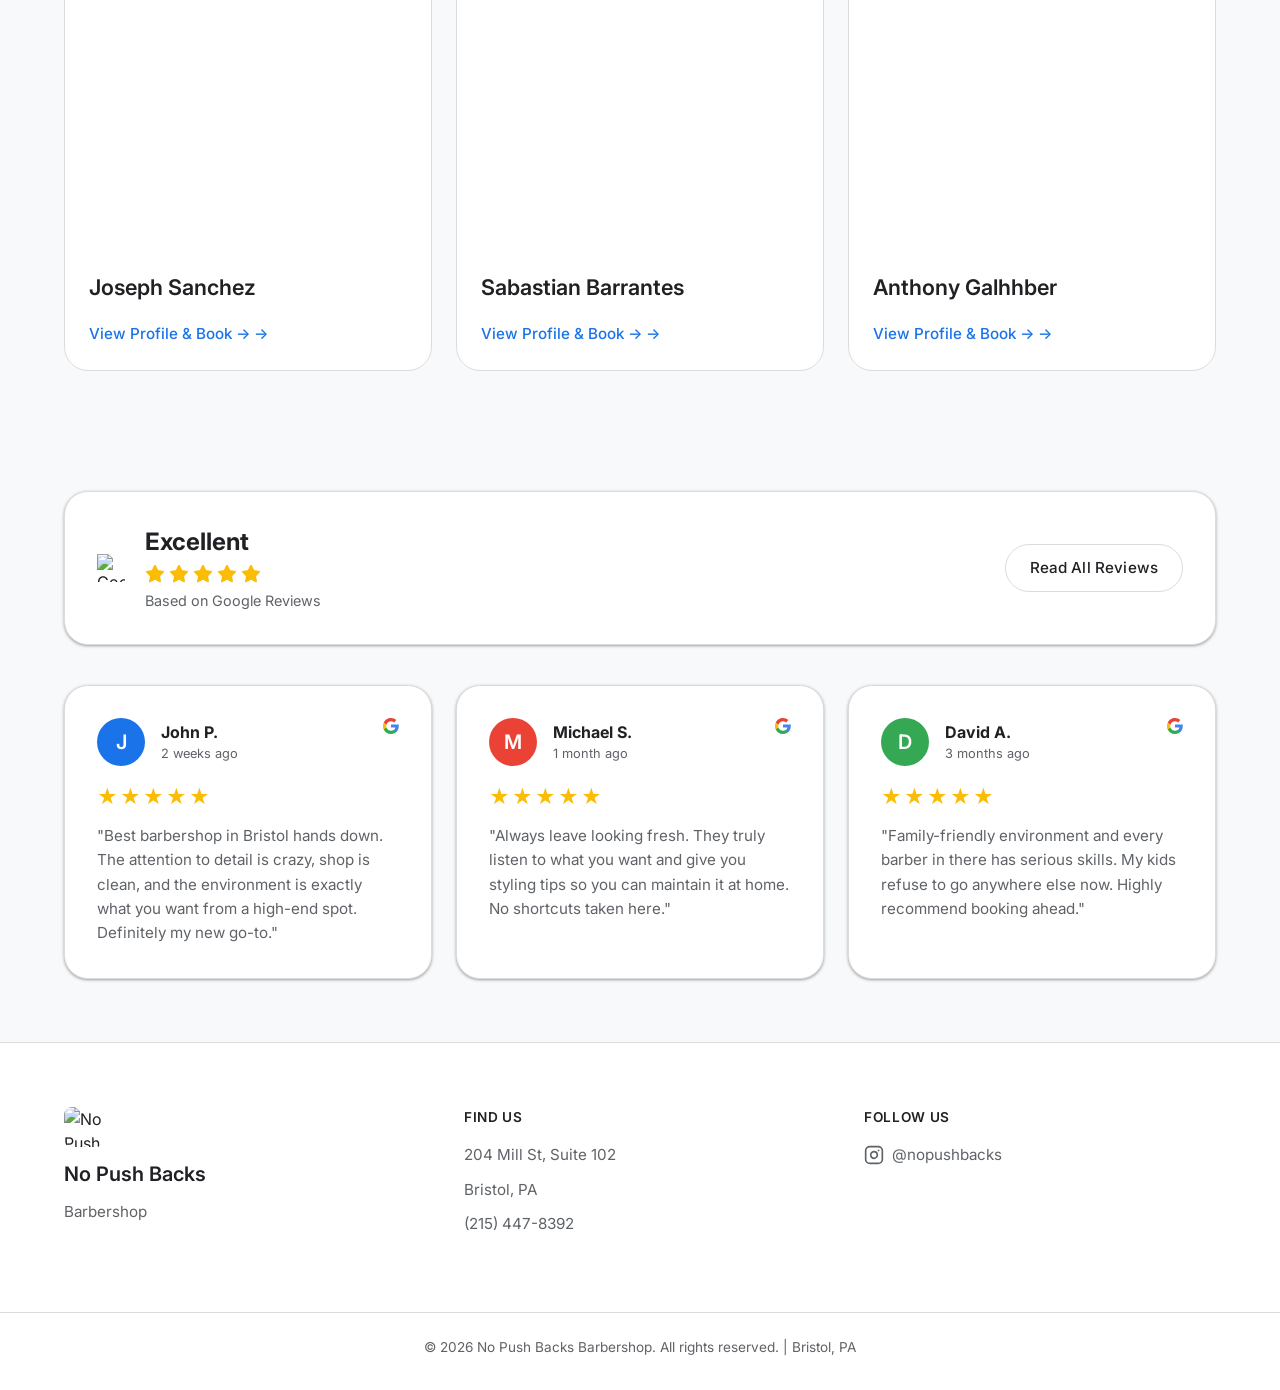
==== commit 0a3bc1f0: "Revert visible hero text while preserving backend SEO metadata" ====
--- a/index.html
+++ b/index.html
@@ -3,26 +3,64 @@
 <head>
     <meta charset="UTF-8">
     <meta name="viewport" content="width=device-width, initial-scale=1.0">
-    <title>No Push Backs Barbershop | 204 Mill St, Bristol PA</title>
+    <title>No Push Backs Barbershop | Best Barber in Bristol & Philly</title>
     <link rel="icon" type="image/png" href="favicon.png">
-    <meta name="description" content="No Push Backs Barbershop - Bristol, PA's premier barbershop at 204 Mill St Suite 102. Expert cuts by Juan Barreto, Tony Sautner, David Rodriguez, Joseph Sanchez, Sabastian Barrantes & Anthony Galhhber. Call (215) 447-8392.">
-    <meta name="keywords" content="barbershop Bristol PA, barber Bristol Pennsylvania, haircut Bristol, No Push Backs barbershop, 204 Mill St barbershop">
-    <meta property="og:title" content="No Push Backs Barbershop | Bristol, PA">
-    <meta property="og:description" content="Premier barbershop in Bristol, PA. Expert cuts & grooming at 204 Mill St Suite 102. Call (215) 447-8392.">
+    <meta name="description" content="Looking for the best barber near you? No Push Backs Barbershop in Bristol, PA offers premier men's haircuts, precision fades, and grooming just outside of Philly. Book now.">
+    <meta name="keywords" content="barber near me, barber in philly, philly barber, bristol barber, best barbershop bucks county, mens haircut near me, fade, beard trim, No Push Backs Barbershop">
+    <meta property="og:title" content="No Push Backs Barbershop | Top Rated Barber in Bristol & Philly">
+    <meta property="og:description" content="Looking for the best barber near you? No Push Backs Barbershop in Bristol, PA offers premier men's haircuts, precision fades, and grooming just outside of Philly.">
     <link rel="preconnect" href="https://fonts.googleapis.com">
     <link rel="preconnect" href="https://fonts.gstatic.com" crossorigin>
     <link href="https://fonts.googleapis.com/css2?family=Inter:wght@300;400;500;600;700;800&display=swap" rel="stylesheet">
     <link rel="stylesheet" href="css/style.css">
+
+    <!-- Local Business SEO Schema Markup -->
+    <script type="application/ld+json">
+    {
+      "@context": "https://schema.org",
+      "@type": "Barbershop",
+      "name": "No Push Backs Barbershop",
+      "image": "https://raw.githubusercontent.com/jawnman/NPB/main/npb.jpg",
+      "url": "https://no-push-backs.vercel.app/",
+      "telephone": "+12154478392",
+      "address": {
+        "@type": "PostalAddress",
+        "streetAddress": "204 Mill St, Suite 102",
+        "addressLocality": "Bristol",
+        "addressRegion": "PA",
+        "postalCode": "19007",
+        "addressCountry": "US"
+    },
+      "geo": {
+        "@type": "GeoCoordinates",
+        "latitude": "40.0984",
+        "longitude": "-74.8516"
+      },
+      "openingHoursSpecification": [
+        {
+          "@type": "OpeningHoursSpecification",
+          "dayOfWeek": ["Monday", "Tuesday", "Wednesday", "Thursday", "Friday", "Saturday"],
+          "opens": "09:00",
+          "closes": "20:00"
+        }
+      ],
+      "areaServed": ["Bristol, PA", "Philadelphia, PA", "Bucks County, PA"],
+      "priceRange": "$$",
+      "sameAs": [
+        "https://www.instagram.com/nopushbacks/"
+      ]
+    }
+    </script>
 </head>
 <body>
     <header class="main-header">
         <div class="container header-content">
-            <div class="logo">
+            <a href="index.html" class="logo" style="text-decoration: none; color: inherit; user-select: none; -webkit-user-select: none; outline: none; -webkit-tap-highlight-color: transparent; cursor: pointer;">
                 <img src="npb.jpg" alt="No Push Backs Logo" class="logo-img">
                 <div class="logo-text">
-                    <h1>No Push Backs</h1>
-                </div>
-            </div>
+                    <h1 style="margin: 0;">No Push Backs</h1>
+                </div>
+            </a>
             <nav class="main-nav">
                 <a href="#hero">Home</a>
                 <a href="#barbers">Our Barbers</a>
@@ -89,12 +127,22 @@
             </div>
         </section>
 
+        <section id="barbers" class="barbers-section">
+            <div class="container">
+                <div class="section-header">
+                    <h2>Our Barbers</h2>
+                    <p>Click on any barber to view their portfolio and book your appointment directly.</p>
+                </div>
+                <div id="barber-grid" class="barber-grid"></div>
+            </div>
+        </section>
+
         
         <section class="reviews-section fade-in-section">
             <div class="container">
                 <div class="reviews-header">
                     <div class="google-badge">
-                        <img src="https://upload.wikimedia.org/wikipedia/commons/5/53/Google_%22G%22_Logo.svg" alt="Google" width="28" height="28">
+                        <img src="https://www.google.com/images/branding/googleg/1x/googleg_standard_color_128dp.png" alt="Google" width="28" height="28">
                         <div>
                             <h2>Excellent</h2>
                             <div class="stars">
@@ -156,16 +204,6 @@
                         <p class="review-text">"Family-friendly environment and every barber in there has serious skills. My kids refuse to go anywhere else now. Highly recommend booking ahead."</p>
                     </div>
                 </div>
-            </div>
-        </section>
-
-        <section id="barbers" class="barbers-section">
-            <div class="container">
-                <div class="section-header">
-                    <h2>Our Barbers</h2>
-                    <p>Click on any barber to view their portfolio and book your appointment directly.</p>
-                </div>
-                <div id="barber-grid" class="barber-grid"></div>
             </div>
         </section>
     </main>
--- a/css/style.css
+++ b/css/style.css
@@ -305,7 +305,7 @@
     color: var(--text-primary); padding: 64px 0 32px;
 }
 .footer-content {
-    display: grid; grid-template-columns: 2fr 1fr 1fr; gap: 48px; margin-bottom: 64px;
+    display: grid; grid-template-columns: 1fr 1fr 1fr; gap: 48px; margin-bottom: 64px;
 }
 .footer-brand { display: flex; flex-direction: column; gap: 12px; }
 .footer-logo {
@@ -380,9 +380,9 @@
 /* ===== PAGE TRANSITION ANIMATIONS ===== */
 .fade-in-section {
     opacity: 0;
-    transform: translateY(20px);
+    transform: translateY(30px);
     visibility: hidden;
-    transition: opacity 0.8s ease-out, transform 0.8s ease-out;
+    transition: opacity 1.2s cubic-bezier(0.16, 1, 0.3, 1), transform 1.2s cubic-bezier(0.16, 1, 0.3, 1);
     will-change: opacity, transform;
 }
 
@@ -394,28 +394,30 @@
 
 /* Page load fade in */
 main, footer {
-    animation: fadeInPage 0.8s ease-out forwards;
+    animation: fadeInPage 1.4s cubic-bezier(0.16, 1, 0.3, 1) forwards;
 }
 
 .main-header {
-    animation: fadeDownHeader 0.5s ease-out forwards;
+    animation: fadeDownHeader 1.2s cubic-bezier(0.16, 1, 0.3, 1) forwards;
 }
 
 @keyframes fadeInPage {
     from {
         opacity: 0;
-        transform: translateY(15px);
+        transform: translateY(40px);
+        filter: blur(8px);
     }
     to {
         opacity: 1;
         transform: translateY(0);
+        filter: blur(0);
     }
 }
 
 @keyframes fadeDownHeader {
     from {
         opacity: 0;
-        transform: translateY(-15px);
+        transform: translateY(-30px);
     }
     to {
         opacity: 1;
